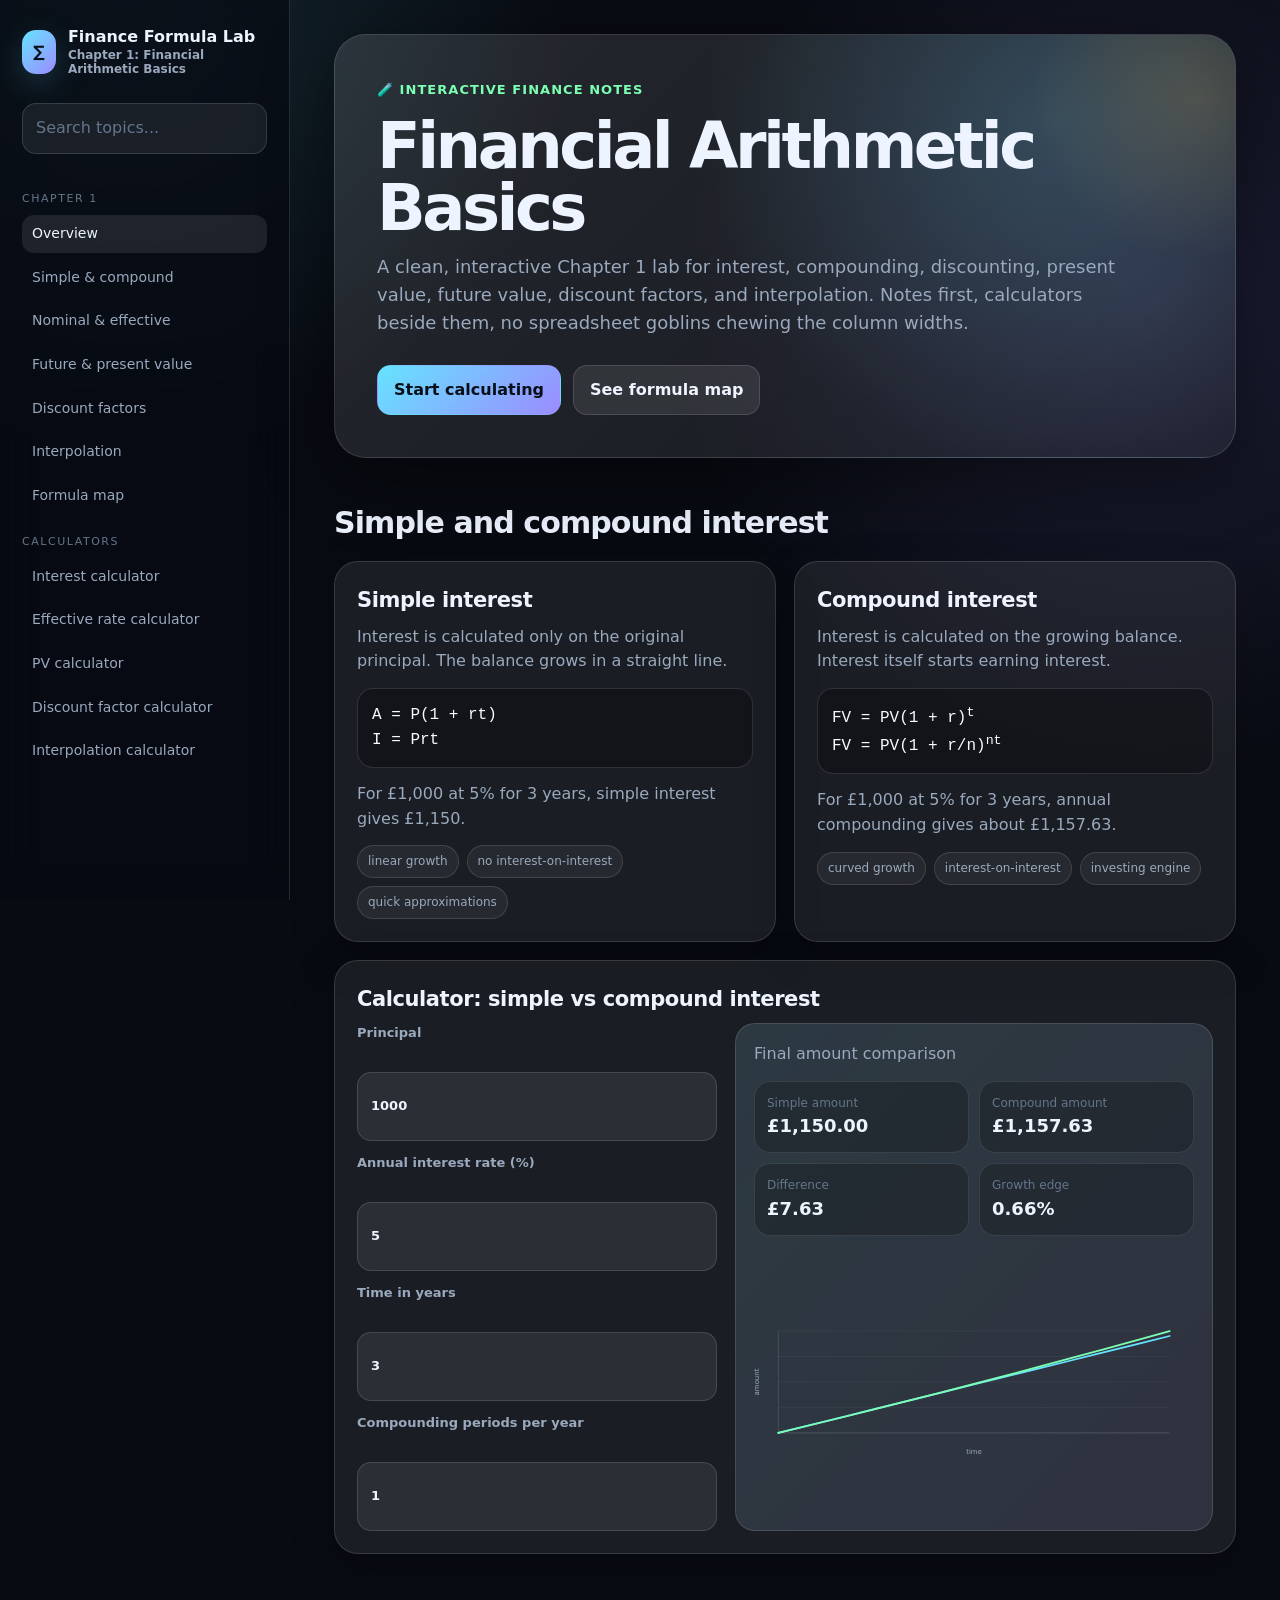
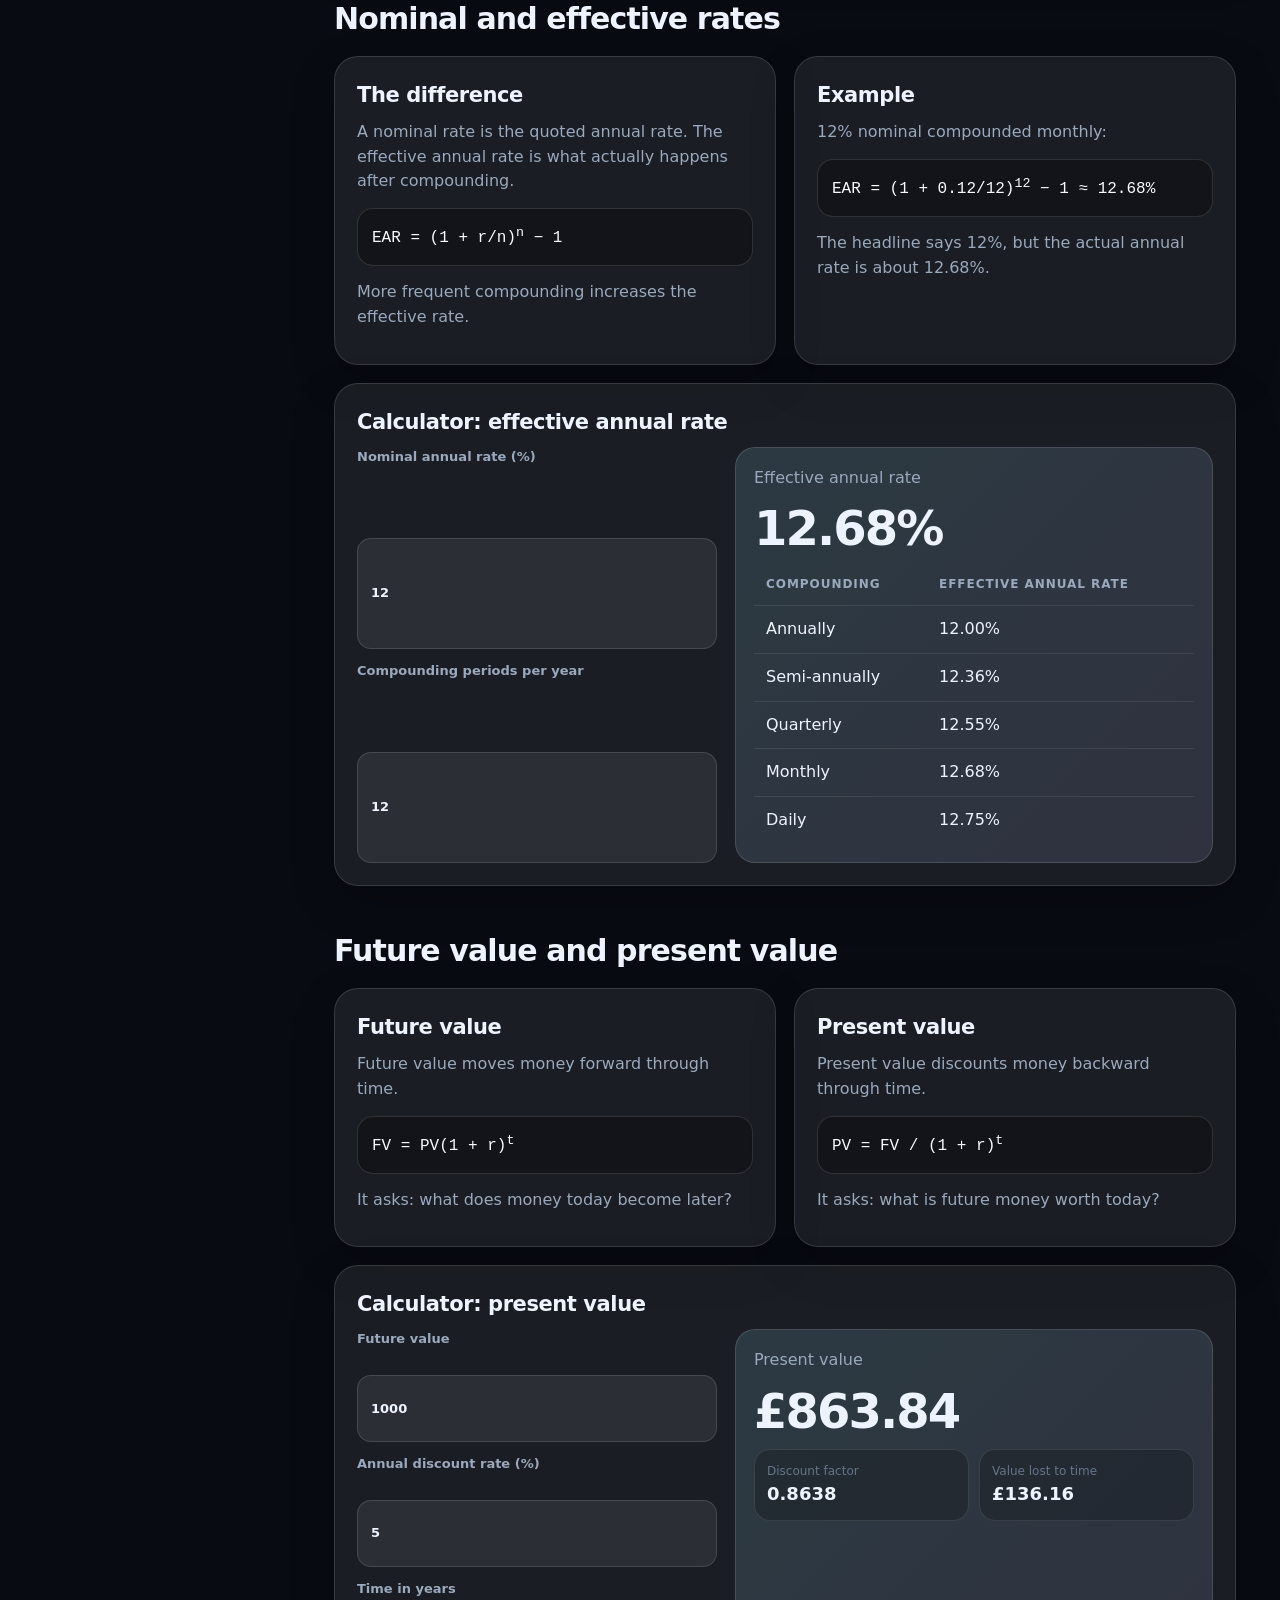
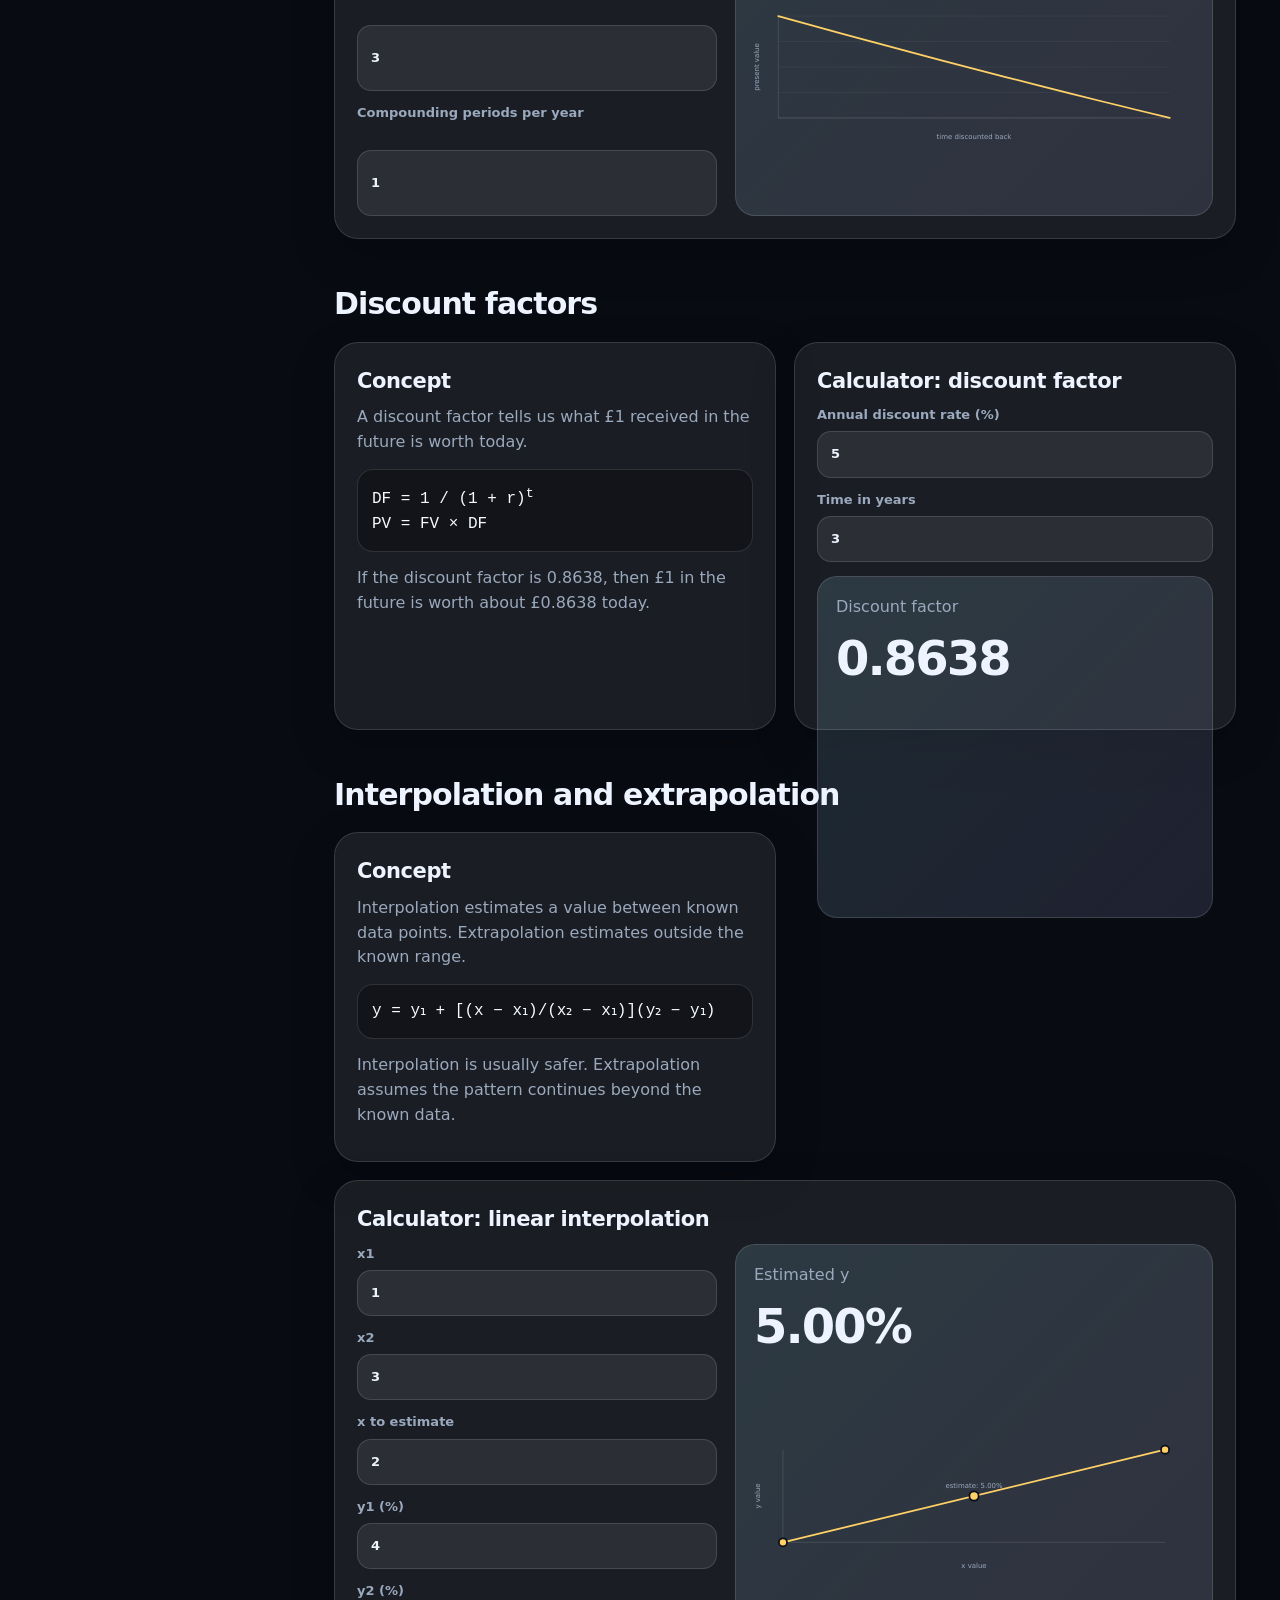
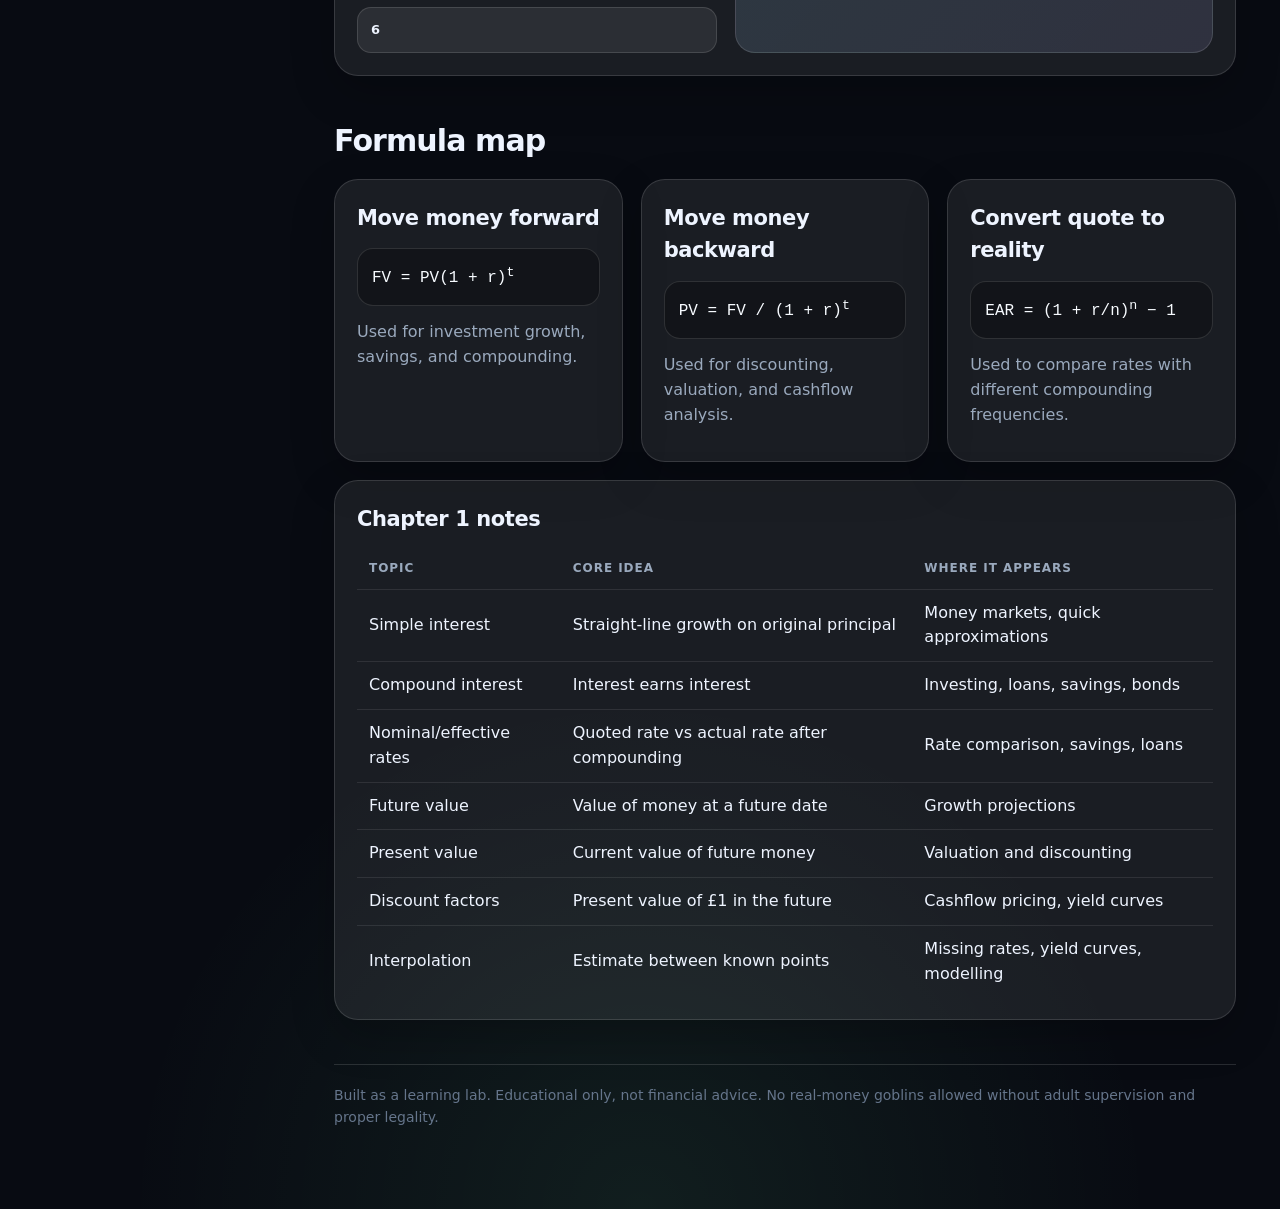
==== chapter1.html @ 5807c6c4 "Create chapter1.html" ====
<!doctype html>
<html lang="en">
<head>
  <meta charset="utf-8" />
  <meta name="viewport" content="width=device-width, initial-scale=1" />
  <title>Finance Formula Lab | Chapter 1</title>
  <meta name="description" content="Interactive Chapter 1 finance arithmetic notes and calculators." />

  <style>
    :root {
      --bg: #080b12;
      --panel: rgba(255,255,255,0.075);
      --panel-2: rgba(255,255,255,0.11);
      --panel-3: rgba(255,255,255,0.16);
      --text: #eef4ff;
      --muted: #9aa9bd;
      --faint: #65758b;
      --line: rgba(255,255,255,0.13);
      --blue: #66e3ff;
      --violet: #9b8cff;
      --green: #7CFFB2;
      --gold: #ffd166;
      --red: #ff6b7a;
      --shadow: 0 20px 70px rgba(0,0,0,0.45);
      --radius: 24px;
      --mono: ui-monospace, SFMono-Regular, Menlo, Monaco, Consolas, "Liberation Mono", monospace;
      --sans: Inter, ui-sans-serif, system-ui, -apple-system, BlinkMacSystemFont, "Segoe UI", sans-serif;
    }

    * { box-sizing: border-box; }
    html { scroll-behavior: smooth; }
    body {
      margin: 0;
      font-family: var(--sans);
      background:
        radial-gradient(circle at 10% 0%, rgba(102, 227, 255, 0.13), transparent 28rem),
        radial-gradient(circle at 90% 5%, rgba(155, 140, 255, 0.14), transparent 30rem),
        radial-gradient(circle at 50% 100%, rgba(124, 255, 178, 0.08), transparent 32rem),
        var(--bg);
      color: var(--text);
      line-height: 1.55;
    }

    a { color: inherit; text-decoration: none; }
    .shell { min-height: 100vh; display: grid; grid-template-columns: 290px 1fr; }
    .sidebar {
      position: sticky;
      top: 0;
      height: 100vh;
      padding: 28px 22px;
      border-right: 1px solid var(--line);
      background: rgba(8, 11, 18, 0.72);
      backdrop-filter: blur(22px);
      overflow-y: auto;
    }

    .brand {
      display: flex;
      align-items: center;
      gap: 12px;
      margin-bottom: 26px;
    }
    .logo {
      width: 44px;
      height: 44px;
      display: grid;
      place-items: center;
      border-radius: 14px;
      background: linear-gradient(135deg, var(--blue), var(--violet));
      color: #071018;
      font-weight: 900;
      box-shadow: 0 10px 30px rgba(102,227,255,0.18);
    }
    .brand h1 { font-size: 16px; line-height: 1.15; margin: 0; }
    .brand span { display: block; color: var(--muted); font-size: 12px; margin-top: 3px; }

    .search {
      width: 100%;
      padding: 12px 13px;
      border-radius: 14px;
      border: 1px solid var(--line);
      background: rgba(255,255,255,0.07);
      color: var(--text);
      outline: none;
      margin-bottom: 18px;
    }
    .search::placeholder { color: var(--faint); }

    .nav-title {
      font-size: 11px;
      color: var(--faint);
      text-transform: uppercase;
      letter-spacing: .14em;
      margin: 18px 0 8px;
    }
    .nav {
      display: grid;
      gap: 6px;
    }
    .nav a {
      color: var(--muted);
      padding: 8px 10px;
      border-radius: 12px;
      font-size: 14px;
    }
    .nav a:hover,
    .nav a.active {
      background: rgba(255,255,255,0.09);
      color: var(--text);
    }

    main {
      padding: 34px 44px 80px;
      max-width: 1240px;
      width: 100%;
      margin: 0 auto;
    }

    .hero {
      padding: 42px;
      border: 1px solid var(--line);
      background:
        linear-gradient(135deg, rgba(255,255,255,0.12), rgba(255,255,255,0.055)),
        radial-gradient(circle at 80% 20%, rgba(102,227,255,.18), transparent 22rem);
      border-radius: calc(var(--radius) + 8px);
      box-shadow: var(--shadow);
      position: relative;
      overflow: hidden;
    }
    .hero::after {
      content: "";
      position: absolute;
      width: 340px;
      height: 340px;
      border-radius: 999px;
      background: radial-gradient(circle, rgba(255,209,102,.16), transparent 68%);
      right: -130px;
      top: -110px;
      pointer-events: none;
    }
    .eyebrow {
      display: inline-flex;
      gap: 8px;
      align-items: center;
      color: var(--green);
      font-size: 13px;
      font-weight: 700;
      letter-spacing: .08em;
      text-transform: uppercase;
      margin-bottom: 16px;
    }
    .hero h2 {
      font-size: clamp(34px, 5vw, 68px);
      margin: 0 0 14px;
      line-height: .96;
      letter-spacing: -0.055em;
    }
    .hero p {
      max-width: 760px;
      color: var(--muted);
      font-size: 18px;
      margin: 0;
    }
    .hero-actions {
      display: flex;
      gap: 12px;
      flex-wrap: wrap;
      margin-top: 28px;
    }
    .button {
      border: 1px solid var(--line);
      background: rgba(255,255,255,0.09);
      padding: 12px 16px;
      border-radius: 14px;
      color: var(--text);
      font-weight: 800;
      cursor: pointer;
      transition: transform .15s ease, background .15s ease;
    }
    .button:hover { transform: translateY(-1px); background: rgba(255,255,255,0.14); }
    .button.primary {
      background: linear-gradient(135deg, var(--blue), var(--violet));
      color: #071018;
      border-color: transparent;
    }

    .section {
      margin-top: 34px;
      padding-top: 8px;
    }
    .section h3 {
      font-size: 30px;
      margin: 0 0 14px;
      letter-spacing: -0.03em;
    }
    .grid {
      display: grid;
      grid-template-columns: repeat(12, 1fr);
      gap: 18px;
    }
    .card {
      grid-column: span 6;
      border: 1px solid var(--line);
      background: var(--panel);
      border-radius: var(--radius);
      padding: 22px;
      box-shadow: 0 16px 44px rgba(0,0,0,0.22);
    }
    .card.full { grid-column: 1 / -1; }
    .card.third { grid-column: span 4; }
    .card h4 {
      font-size: 21px;
      margin: 0 0 8px;
      letter-spacing: -0.02em;
    }
    .card p { color: var(--muted); margin: 0 0 12px; }
    .formula {
      font-family: var(--mono);
      background: rgba(0,0,0,0.28);
      border: 1px solid rgba(255,255,255,0.12);
      border-radius: 16px;
      padding: 14px;
      color: #f7fbff;
      overflow-x: auto;
      margin: 14px 0;
    }
    .pill-row { display: flex; flex-wrap: wrap; gap: 8px; margin-top: 14px; }
    .pill {
      font-size: 12px;
      color: var(--muted);
      border: 1px solid var(--line);
      background: rgba(255,255,255,0.055);
      padding: 6px 10px;
      border-radius: 999px;
    }

    .calc {
      display: grid;
      grid-template-columns: minmax(260px, 360px) 1fr;
      gap: 18px;
      align-items: stretch;
    }
    .inputs {
      display: grid;
      gap: 12px;
    }
    label {
      display: grid;
      gap: 6px;
      color: var(--muted);
      font-size: 13px;
      font-weight: 700;
    }
    input {
      width: 100%;
      padding: 12px 13px;
      border-radius: 14px;
      border: 1px solid var(--line);
      background: rgba(255,255,255,0.08);
      color: var(--text);
      outline: none;
      font: inherit;
    }
    input:focus { border-color: rgba(102,227,255,0.55); box-shadow: 0 0 0 4px rgba(102,227,255,0.08); }
    .result-panel {
      border: 1px solid var(--line);
      background:
        linear-gradient(135deg, rgba(102,227,255,0.09), rgba(155,140,255,0.08)),
        rgba(255,255,255,0.055);
      border-radius: 20px;
      padding: 18px;
      min-height: 100%;
    }
    .big-number {
      font-size: clamp(28px, 4vw, 48px);
      line-height: 1;
      letter-spacing: -0.04em;
      margin: 8px 0 6px;
      font-weight: 900;
    }
    .sub-number { color: var(--muted); margin-bottom: 14px; }
    .mini-grid {
      display: grid;
      grid-template-columns: repeat(2, minmax(0,1fr));
      gap: 10px;
      margin-top: 14px;
    }
    .metric {
      padding: 12px;
      border-radius: 16px;
      background: rgba(0,0,0,0.22);
      border: 1px solid rgba(255,255,255,0.1);
    }
    .metric span { display: block; color: var(--faint); font-size: 12px; }
    .metric strong { font-size: 18px; }

    svg.chart {
      width: 100%;
      height: 260px;
      display: block;
      overflow: visible;
      margin-top: 16px;
    }
    .axis { stroke: rgba(255,255,255,0.20); stroke-width: 1; }
    .gridline { stroke: rgba(255,255,255,0.08); stroke-width: 1; }
    .line-blue { fill: none; stroke: var(--blue); stroke-width: 3; stroke-linecap: round; stroke-linejoin: round; }
    .line-green { fill: none; stroke: var(--green); stroke-width: 3; stroke-linecap: round; stroke-linejoin: round; }
    .line-gold { fill: none; stroke: var(--gold); stroke-width: 3; stroke-linecap: round; stroke-linejoin: round; }
    .dot { fill: var(--gold); stroke: #0b0f17; stroke-width: 3; }
    .chart-label { fill: var(--muted); font: 12px var(--sans); }

    table {
      width: 100%;
      border-collapse: collapse;
      margin-top: 12px;
      overflow: hidden;
      border-radius: 16px;
    }
    th, td {
      padding: 11px 12px;
      border-bottom: 1px solid rgba(255,255,255,0.09);
      text-align: left;
    }
    th { color: var(--muted); font-size: 12px; text-transform: uppercase; letter-spacing: .08em; }
    td { color: var(--text); }
    tr:last-child td { border-bottom: 0; }

    .note {
      border-left: 4px solid var(--blue);
      padding: 12px 14px;
      background: rgba(102,227,255,0.07);
      border-radius: 0 16px 16px 0;
      color: var(--muted);
    }

    .footer {
      margin-top: 44px;
      color: var(--faint);
      border-top: 1px solid var(--line);
      padding-top: 20px;
      font-size: 14px;
    }

    @media (max-width: 980px) {
      .shell { grid-template-columns: 1fr; }
      .sidebar { position: relative; height: auto; }
      main { padding: 22px; }
      .card, .card.third { grid-column: 1 / -1; }
      .calc { grid-template-columns: 1fr; }
    }
  </style>
</head>

<body>
  <div class="shell">
    <aside class="sidebar">
      <div class="brand">
        <div class="logo">∑</div>
        <h1>Finance Formula Lab <span>Chapter 1: Financial Arithmetic Basics</span></h1>
      </div>

      <input class="search" id="searchBox" placeholder="Search topics..." />

      <div class="nav-title">Chapter 1</div>
      <nav class="nav" id="nav">
        <a href="#overview">Overview</a>
        <a href="#simple-compound">Simple & compound</a>
        <a href="#nominal-effective">Nominal & effective</a>
        <a href="#fv-pv">Future & present value</a>
        <a href="#discount-factors">Discount factors</a>
        <a href="#interpolation">Interpolation</a>
        <a href="#glossary">Formula map</a>
      </nav>

      <div class="nav-title">Calculators</div>
      <nav class="nav">
        <a href="#calc-simple-compound">Interest calculator</a>
        <a href="#calc-effective">Effective rate calculator</a>
        <a href="#calc-pv">PV calculator</a>
        <a href="#calc-discount">Discount factor calculator</a>
        <a href="#calc-interpolation">Interpolation calculator</a>
      </nav>
    </aside>

    <main>
      <section class="hero" id="overview">
        <div class="eyebrow">🧪 Interactive finance notes</div>
        <h2>Financial Arithmetic Basics</h2>
        <p>
          A clean, interactive Chapter 1 lab for interest, compounding, discounting,
          present value, future value, discount factors, and interpolation. Notes first,
          calculators beside them, no spreadsheet goblins chewing the column widths.
        </p>
        <div class="hero-actions">
          <a class="button primary" href="#calc-simple-compound">Start calculating</a>
          <a class="button" href="#glossary">See formula map</a>
        </div>
      </section>

      <section class="section" id="simple-compound" data-topic="simple compound interest">
        <h3>Simple and compound interest</h3>
        <div class="grid">
          <article class="card">
            <h4>Simple interest</h4>
            <p>Interest is calculated only on the original principal. The balance grows in a straight line.</p>
            <div class="formula">A = P(1 + rt)<br>I = Prt</div>
            <p>For £1,000 at 5% for 3 years, simple interest gives £1,150.</p>
            <div class="pill-row">
              <span class="pill">linear growth</span>
              <span class="pill">no interest-on-interest</span>
              <span class="pill">quick approximations</span>
            </div>
          </article>

          <article class="card">
            <h4>Compound interest</h4>
            <p>Interest is calculated on the growing balance. Interest itself starts earning interest.</p>
            <div class="formula">FV = PV(1 + r)<sup>t</sup><br>FV = PV(1 + r/n)<sup>nt</sup></div>
            <p>For £1,000 at 5% for 3 years, annual compounding gives about £1,157.63.</p>
            <div class="pill-row">
              <span class="pill">curved growth</span>
              <span class="pill">interest-on-interest</span>
              <span class="pill">investing engine</span>
            </div>
          </article>

          <article class="card full" id="calc-simple-compound">
            <h4>Calculator: simple vs compound interest</h4>
            <div class="calc">
              <div class="inputs">
                <label>Principal
                  <input id="sc-principal" type="number" value="1000" step="50">
                </label>
                <label>Annual interest rate (%)
                  <input id="sc-rate" type="number" value="5" step="0.1">
                </label>
                <label>Time in years
                  <input id="sc-years" type="number" value="3" step="0.5">
                </label>
                <label>Compounding periods per year
                  <input id="sc-compounds" type="number" value="1" min="1" step="1">
                </label>
              </div>
              <div class="result-panel">
                <div class="sub-number">Final amount comparison</div>
                <div class="mini-grid">
                  <div class="metric"><span>Simple amount</span><strong id="sc-simple">£0.00</strong></div>
                  <div class="metric"><span>Compound amount</span><strong id="sc-compound">£0.00</strong></div>
                  <div class="metric"><span>Difference</span><strong id="sc-diff">£0.00</strong></div>
                  <div class="metric"><span>Growth edge</span><strong id="sc-edge">0.00%</strong></div>
                </div>
                <svg class="chart" id="sc-chart" viewBox="0 0 760 260" role="img" aria-label="Interest growth chart"></svg>
              </div>
            </div>
          </article>
        </div>
      </section>

      <section class="section" id="nominal-effective" data-topic="nominal effective rates">
        <h3>Nominal and effective rates</h3>
        <div class="grid">
          <article class="card">
            <h4>The difference</h4>
            <p>A nominal rate is the quoted annual rate. The effective annual rate is what actually happens after compounding.</p>
            <div class="formula">EAR = (1 + r/n)<sup>n</sup> − 1</div>
            <p>More frequent compounding increases the effective rate.</p>
          </article>

          <article class="card">
            <h4>Example</h4>
            <p>12% nominal compounded monthly:</p>
            <div class="formula">EAR = (1 + 0.12/12)<sup>12</sup> − 1 ≈ 12.68%</div>
            <p>The headline says 12%, but the actual annual rate is about 12.68%.</p>
          </article>

          <article class="card full" id="calc-effective">
            <h4>Calculator: effective annual rate</h4>
            <div class="calc">
              <div class="inputs">
                <label>Nominal annual rate (%)
                  <input id="er-rate" type="number" value="12" step="0.1">
                </label>
                <label>Compounding periods per year
                  <input id="er-n" type="number" value="12" min="1" step="1">
                </label>
              </div>
              <div class="result-panel">
                <div class="sub-number">Effective annual rate</div>
                <div class="big-number" id="er-output">0.00%</div>
                <table>
                  <thead><tr><th>Compounding</th><th>Effective annual rate</th></tr></thead>
                  <tbody id="er-table"></tbody>
                </table>
              </div>
            </div>
          </article>
        </div>
      </section>

      <section class="section" id="fv-pv" data-topic="future value present value time value of money">
        <h3>Future value and present value</h3>
        <div class="grid">
          <article class="card">
            <h4>Future value</h4>
            <p>Future value moves money forward through time.</p>
            <div class="formula">FV = PV(1 + r)<sup>t</sup></div>
            <p>It asks: what does money today become later?</p>
          </article>

          <article class="card">
            <h4>Present value</h4>
            <p>Present value discounts money backward through time.</p>
            <div class="formula">PV = FV / (1 + r)<sup>t</sup></div>
            <p>It asks: what is future money worth today?</p>
          </article>

          <article class="card full" id="calc-pv">
            <h4>Calculator: present value</h4>
            <div class="calc">
              <div class="inputs">
                <label>Future value
                  <input id="pv-fv" type="number" value="1000" step="50">
                </label>
                <label>Annual discount rate (%)
                  <input id="pv-rate" type="number" value="5" step="0.1">
                </label>
                <label>Time in years
                  <input id="pv-years" type="number" value="3" step="0.5">
                </label>
                <label>Compounding periods per year
                  <input id="pv-n" type="number" value="1" min="1" step="1">
                </label>
              </div>
              <div class="result-panel">
                <div class="sub-number">Present value</div>
                <div class="big-number" id="pv-output">£0.00</div>
                <div class="mini-grid">
                  <div class="metric"><span>Discount factor</span><strong id="pv-df">0.0000</strong></div>
                  <div class="metric"><span>Value lost to time</span><strong id="pv-loss">£0.00</strong></div>
                </div>
                <svg class="chart" id="pv-chart" viewBox="0 0 760 260" role="img" aria-label="Present value chart"></svg>
              </div>
            </div>
          </article>
        </div>
      </section>

      <section class="section" id="discount-factors" data-topic="discount factors">
        <h3>Discount factors</h3>
        <div class="grid">
          <article class="card">
            <h4>Concept</h4>
            <p>A discount factor tells us what £1 received in the future is worth today.</p>
            <div class="formula">DF = 1 / (1 + r)<sup>t</sup><br>PV = FV × DF</div>
            <p>If the discount factor is 0.8638, then £1 in the future is worth about £0.8638 today.</p>
          </article>

          <article class="card" id="calc-discount">
            <h4>Calculator: discount factor</h4>
            <div class="inputs">
              <label>Annual discount rate (%)
                <input id="df-rate" type="number" value="5" step="0.1">
              </label>
              <label>Time in years
                <input id="df-years" type="number" value="3" step="0.5">
              </label>
            </div>
            <div class="result-panel" style="margin-top:14px">
              <div class="sub-number">Discount factor</div>
              <div class="big-number" id="df-output">0.0000</div>
            </div>
          </article>
        </div>
      </section>

      <section class="section" id="interpolation" data-topic="interpolation extrapolation">
        <h3>Interpolation and extrapolation</h3>
        <div class="grid">
          <article class="card">
            <h4>Concept</h4>
            <p>Interpolation estimates a value between known data points. Extrapolation estimates outside the known range.</p>
            <div class="formula">y = y₁ + [(x − x₁)/(x₂ − x₁)](y₂ − y₁)</div>
            <p>Interpolation is usually safer. Extrapolation assumes the pattern continues beyond the known data.</p>
          </article>

          <article class="card full" id="calc-interpolation">
            <h4>Calculator: linear interpolation</h4>
            <div class="calc">
              <div class="inputs">
                <label>x1
                  <input id="ip-x1" type="number" value="1" step="0.1">
                </label>
                <label>x2
                  <input id="ip-x2" type="number" value="3" step="0.1">
                </label>
                <label>x to estimate
                  <input id="ip-x" type="number" value="2" step="0.1">
                </label>
                <label>y1 (%)
                  <input id="ip-y1" type="number" value="4" step="0.1">
                </label>
                <label>y2 (%)
                  <input id="ip-y2" type="number" value="6" step="0.1">
                </label>
              </div>
              <div class="result-panel">
                <div class="sub-number">Estimated y</div>
                <div class="big-number" id="ip-output">0.00%</div>
                <svg class="chart" id="ip-chart" viewBox="0 0 760 260" role="img" aria-label="Interpolation chart"></svg>
              </div>
            </div>
          </article>
        </div>
      </section>

      <section class="section" id="glossary" data-topic="formula map variables chapter">
        <h3>Formula map</h3>
        <div class="grid">
          <article class="card third">
            <h4>Move money forward</h4>
            <div class="formula">FV = PV(1 + r)<sup>t</sup></div>
            <p>Used for investment growth, savings, and compounding.</p>
          </article>
          <article class="card third">
            <h4>Move money backward</h4>
            <div class="formula">PV = FV / (1 + r)<sup>t</sup></div>
            <p>Used for discounting, valuation, and cashflow analysis.</p>
          </article>
          <article class="card third">
            <h4>Convert quote to reality</h4>
            <div class="formula">EAR = (1 + r/n)<sup>n</sup> − 1</div>
            <p>Used to compare rates with different compounding frequencies.</p>
          </article>

          <article class="card full">
            <h4>Chapter 1 notes</h4>
            <table>
              <thead><tr><th>Topic</th><th>Core idea</th><th>Where it appears</th></tr></thead>
              <tbody>
                <tr><td>Simple interest</td><td>Straight-line growth on original principal</td><td>Money markets, quick approximations</td></tr>
                <tr><td>Compound interest</td><td>Interest earns interest</td><td>Investing, loans, savings, bonds</td></tr>
                <tr><td>Nominal/effective rates</td><td>Quoted rate vs actual rate after compounding</td><td>Rate comparison, savings, loans</td></tr>
                <tr><td>Future value</td><td>Value of money at a future date</td><td>Growth projections</td></tr>
                <tr><td>Present value</td><td>Current value of future money</td><td>Valuation and discounting</td></tr>
                <tr><td>Discount factors</td><td>Present value of £1 in the future</td><td>Cashflow pricing, yield curves</td></tr>
                <tr><td>Interpolation</td><td>Estimate between known points</td><td>Missing rates, yield curves, modelling</td></tr>
              </tbody>
            </table>
          </article>
        </div>
      </section>

      <div class="footer">
        Built as a learning lab. Educational only, not financial advice. No real-money goblins allowed without adult supervision and proper legality.
      </div>
    </main>
  </div>

  <script>
    const money = new Intl.NumberFormat("en-GB", { style: "currency", currency: "GBP" });
    const pct = (x, dp = 2) => `${(x * 100).toFixed(dp)}%`;
    const num = (id) => Number(document.getElementById(id).value || 0);

    function pointsToPath(points, w=700, h=200, pad=30) {
      const xs = points.map(p => p.x), ys = points.map(p => p.y);
      const minX = Math.min(...xs), maxX = Math.max(...xs);
      const minY = Math.min(...ys), maxY = Math.max(...ys);
      const spanX = maxX - minX || 1;
      const spanY = maxY - minY || 1;
      return points.map((p, i) => {
        const x = pad + ((p.x - minX) / spanX) * (w - pad * 2);
        const y = pad + (1 - ((p.y - minY) / spanY)) * (h - pad * 2);
        return `${i === 0 ? "M" : "L"} ${x.toFixed(2)} ${y.toFixed(2)}`;
      }).join(" ");
    }

    function drawLineChart(svgId, series, labels = {}) {
      const svg = document.getElementById(svgId);
      const w = 760, h = 260, pad = 42;
      const all = series.flatMap(s => s.points);
      const xs = all.map(p => p.x), ys = all.map(p => p.y);
      const minX = Math.min(...xs), maxX = Math.max(...xs);
      const minY = Math.min(...ys), maxY = Math.max(...ys);
      const safeSpanY = (maxY - minY) || 1;

      function sx(x) { return pad + ((x - minX) / ((maxX - minX) || 1)) * (w - pad * 2); }
      function sy(y) { return pad + (1 - ((y - minY) / safeSpanY)) * (h - pad * 2); }

      let html = "";
      for (let i = 0; i <= 4; i++) {
        const y = pad + i * ((h - pad * 2) / 4);
        html += `<line class="gridline" x1="${pad}" y1="${y}" x2="${w-pad}" y2="${y}"></line>`;
      }
      html += `<line class="axis" x1="${pad}" y1="${h-pad}" x2="${w-pad}" y2="${h-pad}"></line>`;
      html += `<line class="axis" x1="${pad}" y1="${pad}" x2="${pad}" y2="${h-pad}"></line>`;

      for (const s of series) {
        const d = s.points.map((p, i) => `${i ? "L" : "M"} ${sx(p.x).toFixed(2)} ${sy(p.y).toFixed(2)}`).join(" ");
        html += `<path class="${s.className}" d="${d}"></path>`;
      }

      if (labels.x) html += `<text class="chart-label" x="${w/2}" y="${h-6}" text-anchor="middle">${labels.x}</text>`;
      if (labels.y) html += `<text class="chart-label" x="8" y="${h/2}" transform="rotate(-90 8 ${h/2})" text-anchor="middle">${labels.y}</text>`;

      svg.innerHTML = html;
    }

    function drawInterpolationChart() {
      const x1 = num("ip-x1"), x2 = num("ip-x2"), x = num("ip-x");
      const y1 = num("ip-y1"), y2 = num("ip-y2");
      const y = y1 + ((x - x1) / (x2 - x1 || 1)) * (y2 - y1);
      document.getElementById("ip-output").textContent = `${y.toFixed(2)}%`;

      const svg = document.getElementById("ip-chart");
      const w = 760, h = 260, pad = 50;
      const minX = Math.min(x1, x2, x), maxX = Math.max(x1, x2, x);
      const minY = Math.min(y1, y2, y), maxY = Math.max(y1, y2, y);
      const sx = val => pad + ((val - minX) / ((maxX - minX) || 1)) * (w - pad*2);
      const sy = val => pad + (1 - ((val - minY) / ((maxY - minY) || 1))) * (h - pad*2);

      svg.innerHTML = `
        <line class="axis" x1="${pad}" y1="${h-pad}" x2="${w-pad}" y2="${h-pad}"></line>
        <line class="axis" x1="${pad}" y1="${pad}" x2="${pad}" y2="${h-pad}"></line>
        <path class="line-gold" d="M ${sx(x1)} ${sy(y1)} L ${sx(x2)} ${sy(y2)}"></path>
        <circle class="dot" cx="${sx(x1)}" cy="${sy(y1)}" r="7"></circle>
        <circle class="dot" cx="${sx(x2)}" cy="${sy(y2)}" r="7"></circle>
        <circle class="dot" cx="${sx(x)}" cy="${sy(y)}" r="8"></circle>
        <text class="chart-label" x="${sx(x)}" y="${sy(y)-14}" text-anchor="middle">estimate: ${y.toFixed(2)}%</text>
        <text class="chart-label" x="${w/2}" y="${h-6}" text-anchor="middle">x value</text>
        <text class="chart-label" x="10" y="${h/2}" transform="rotate(-90 10 ${h/2})" text-anchor="middle">y value</text>
      `;
    }

    function updateSimpleCompound() {
      const P = num("sc-principal");
      const r = num("sc-rate") / 100;
      const t = num("sc-years");
      const n = Math.max(num("sc-compounds"), 1);

      const simple = P * (1 + r * t);
      const compound = P * Math.pow(1 + r / n, n * t);
      const diff = compound - simple;

      document.getElementById("sc-simple").textContent = money.format(simple);
      document.getElementById("sc-compound").textContent = money.format(compound);
      document.getElementById("sc-diff").textContent = money.format(diff);
      document.getElementById("sc-edge").textContent = pct(diff / simple);

      const steps = Math.max(2, Math.ceil(t * 4));
      const simplePts = [], compPts = [];
      for (let i = 0; i <= steps; i++) {
        const year = (t / steps) * i;
        simplePts.push({ x: year, y: P * (1 + r * year) });
        compPts.push({ x: year, y: P * Math.pow(1 + r / n, n * year) });
      }
      drawLineChart("sc-chart", [
        { points: simplePts, className: "line-blue" },
        { points: compPts, className: "line-green" }
      ], { x: "time", y: "amount" });
    }

    function updateEffectiveRate() {
      const r = num("er-rate") / 100;
      const n = Math.max(num("er-n"), 1);
      const ear = Math.pow(1 + r/n, n) - 1;
      document.getElementById("er-output").textContent = pct(ear);

      const options = [
        ["Annually", 1],
        ["Semi-annually", 2],
        ["Quarterly", 4],
        ["Monthly", 12],
        ["Daily", 365]
      ];
      document.getElementById("er-table").innerHTML = options.map(([name, periods]) => {
        const value = Math.pow(1 + r/periods, periods) - 1;
        return `<tr><td>${name}</td><td>${pct(value)}</td></tr>`;
      }).join("");
    }

    function updatePV() {
      const FV = num("pv-fv");
      const r = num("pv-rate") / 100;
      const t = num("pv-years");
      const n = Math.max(num("pv-n"), 1);
      const df = 1 / Math.pow(1 + r/n, n*t);
      const pv = FV * df;
      document.getElementById("pv-output").textContent = money.format(pv);
      document.getElementById("pv-df").textContent = df.toFixed(4);
      document.getElementById("pv-loss").textContent = money.format(FV - pv);

      const steps = Math.max(2, Math.ceil(t * 4));
      const pts = [];
      for (let i = 0; i <= steps; i++) {
        const year = (t / steps) * i;
        const value = FV / Math.pow(1 + r/n, n*year);
        pts.push({ x: year, y: value });
      }
      drawLineChart("pv-chart", [{ points: pts, className: "line-gold" }], { x: "time discounted back", y: "present value" });
    }

    function updateDF() {
      const r = num("df-rate") / 100;
      const t = num("df-years");
      const df = 1 / Math.pow(1 + r, t);
      document.getElementById("df-output").textContent = df.toFixed(4);
    }

    function updateAll() {
      updateSimpleCompound();
      updateEffectiveRate();
      updatePV();
      updateDF();
      drawInterpolationChart();
    }

    document.querySelectorAll("input").forEach(input => input.addEventListener("input", updateAll));
    updateAll();

    const navLinks = [...document.querySelectorAll(".nav a")];
    const sectionIds = navLinks.map(a => a.getAttribute("href")).filter(h => h.startsWith("#"));
    const observer = new IntersectionObserver((entries) => {
      entries.forEach(entry => {
        if (entry.isIntersecting) {
          navLinks.forEach(a => a.classList.toggle("active", a.getAttribute("href") === `#${entry.target.id}`));
        }
      });
    }, { rootMargin: "-30% 0px -55% 0px" });

    sectionIds.forEach(id => {
      const el = document.querySelector(id);
      if (el) observer.observe(el);
    });

    document.getElementById("searchBox").addEventListener("input", (e) => {
      const q = e.target.value.trim().toLowerCase();
      document.querySelectorAll("[data-topic]").forEach(section => {
        const text = (section.dataset.topic + " " + section.innerText).toLowerCase();
        section.style.display = !q || text.includes(q) ? "" : "none";
      });
    });
  </script>
</body>
</html>
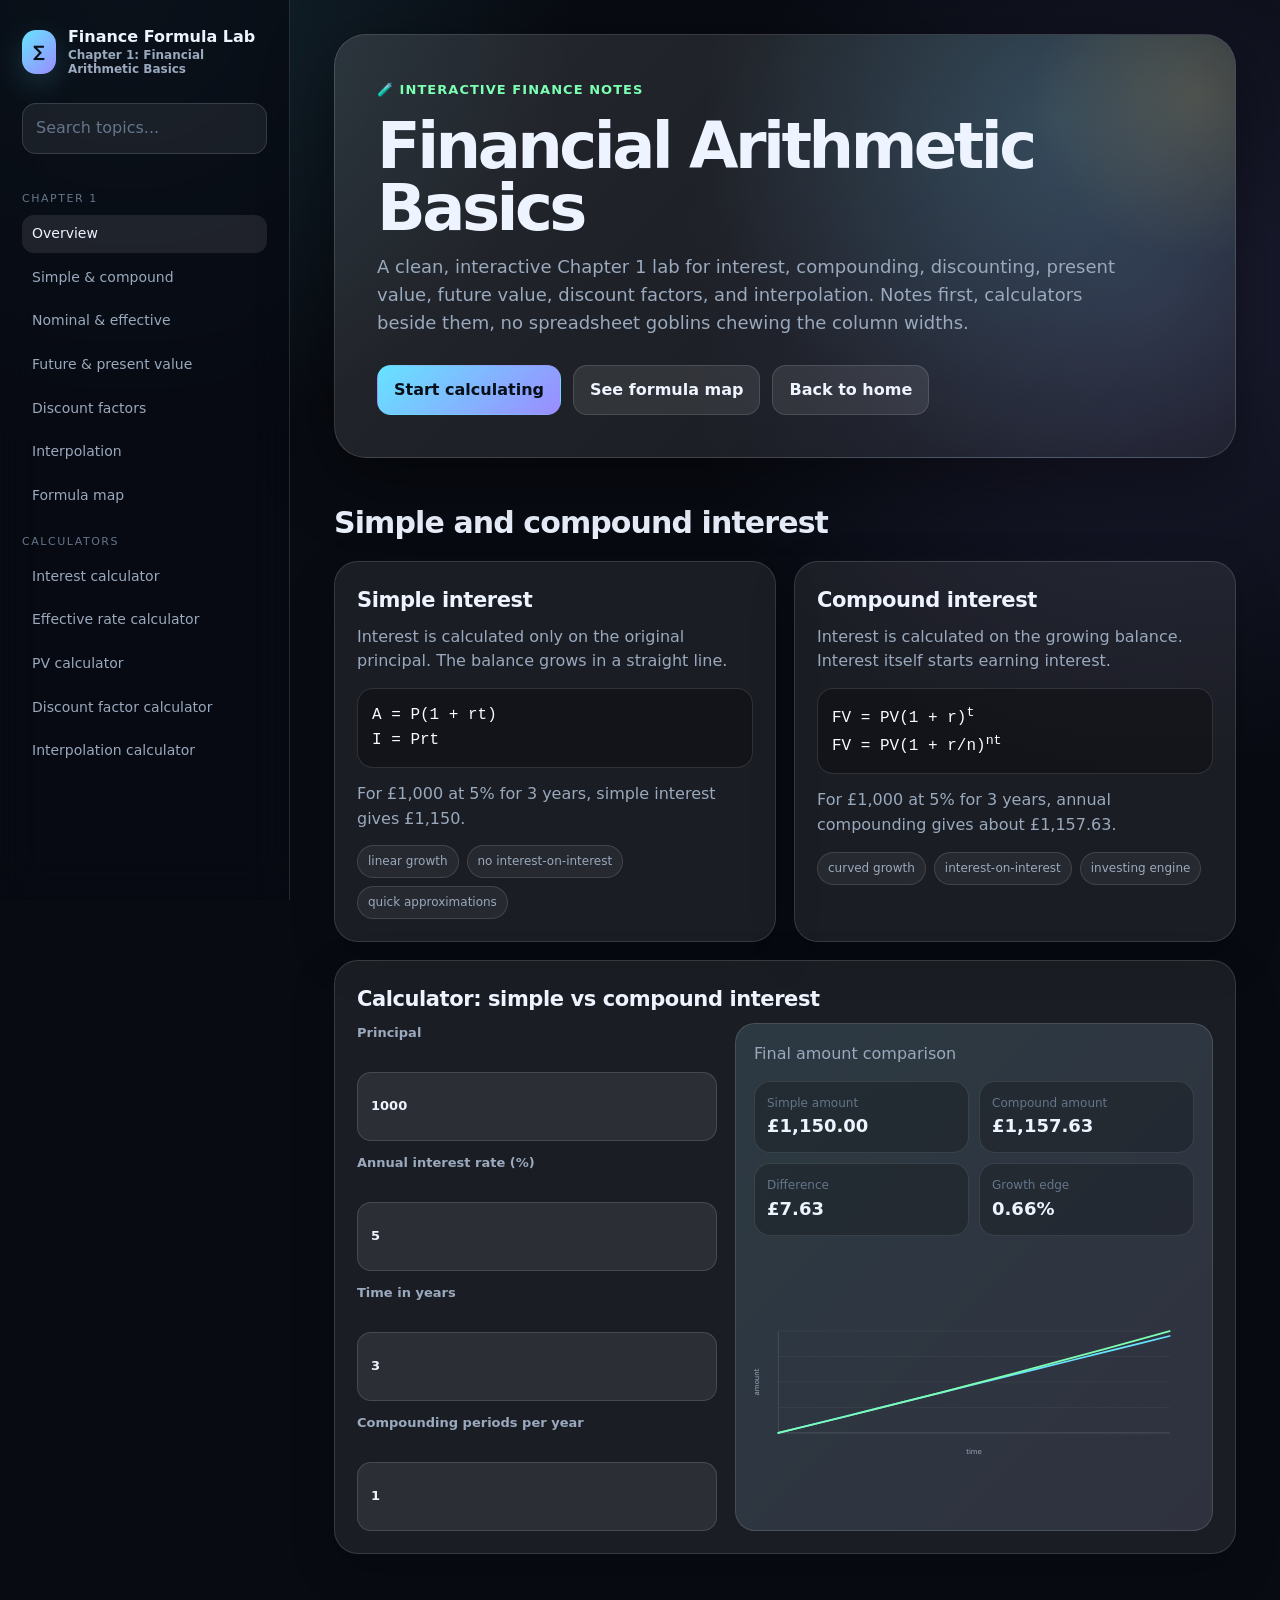
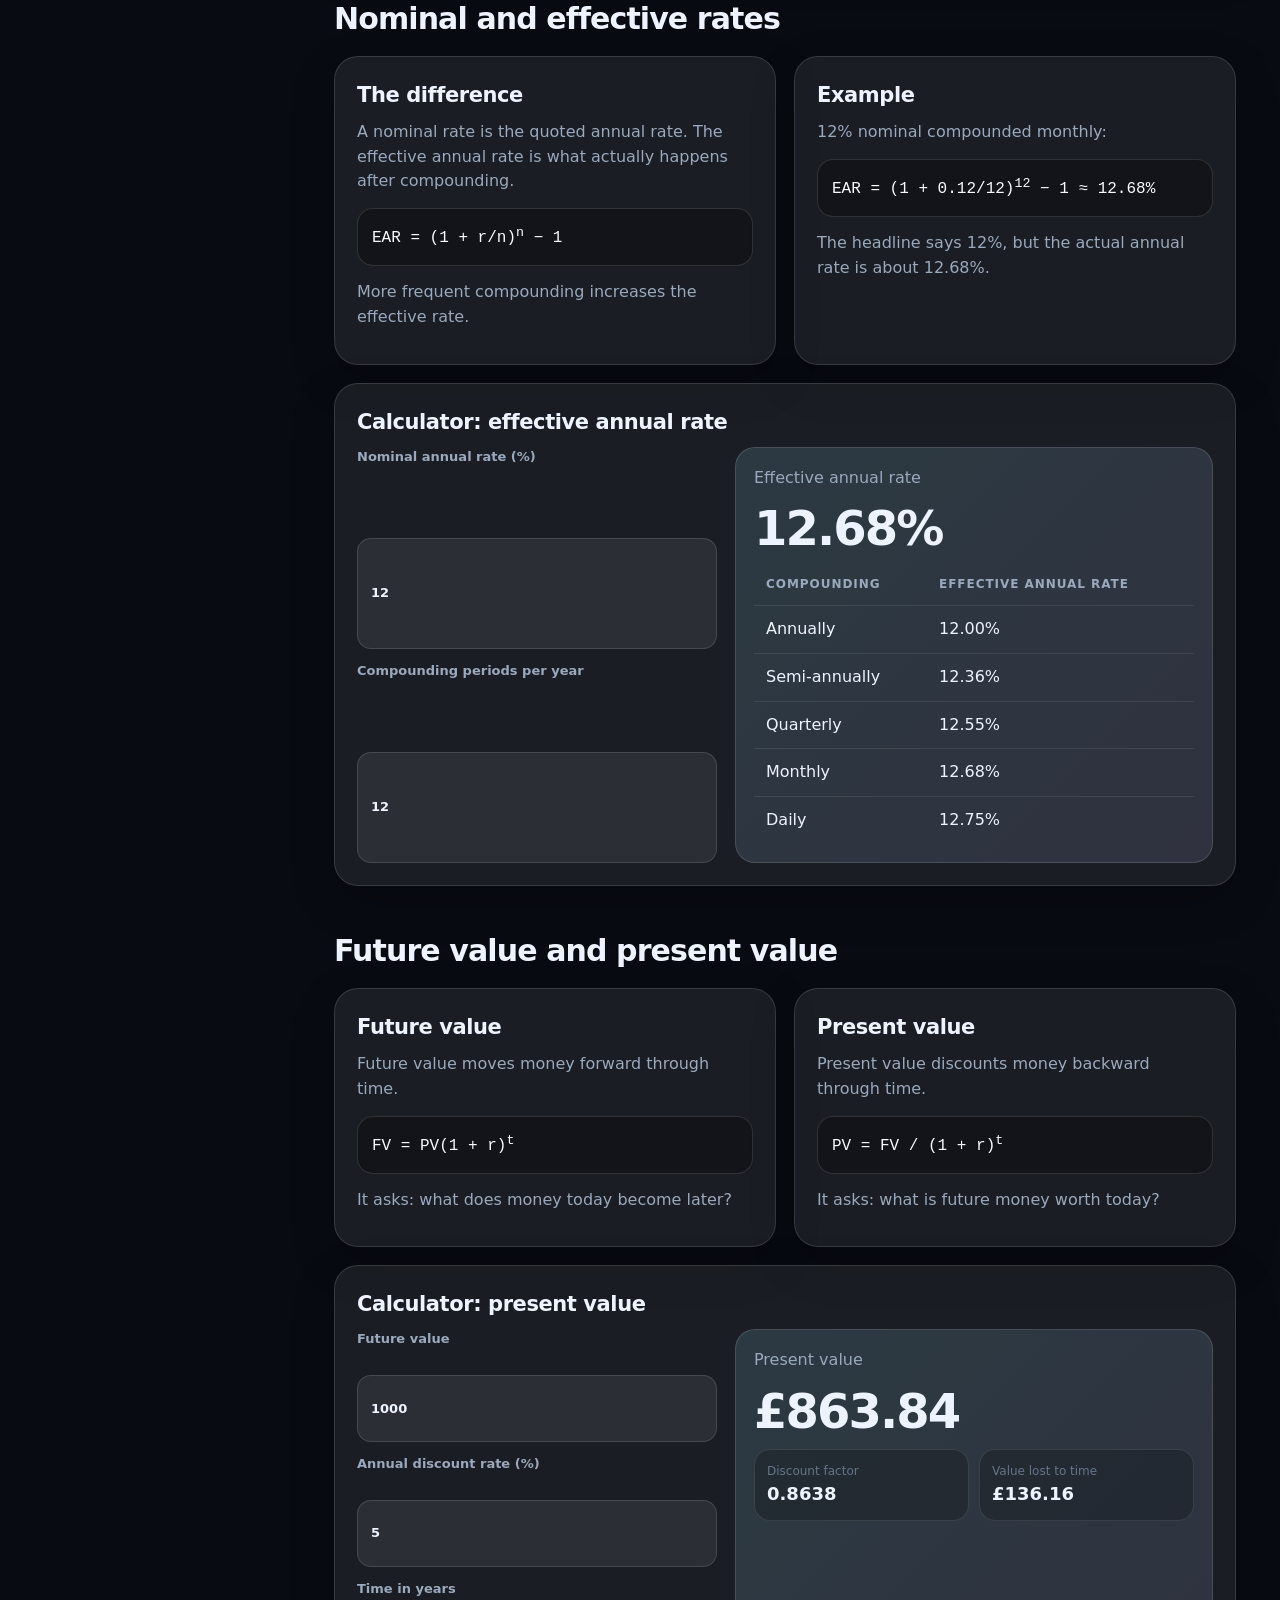
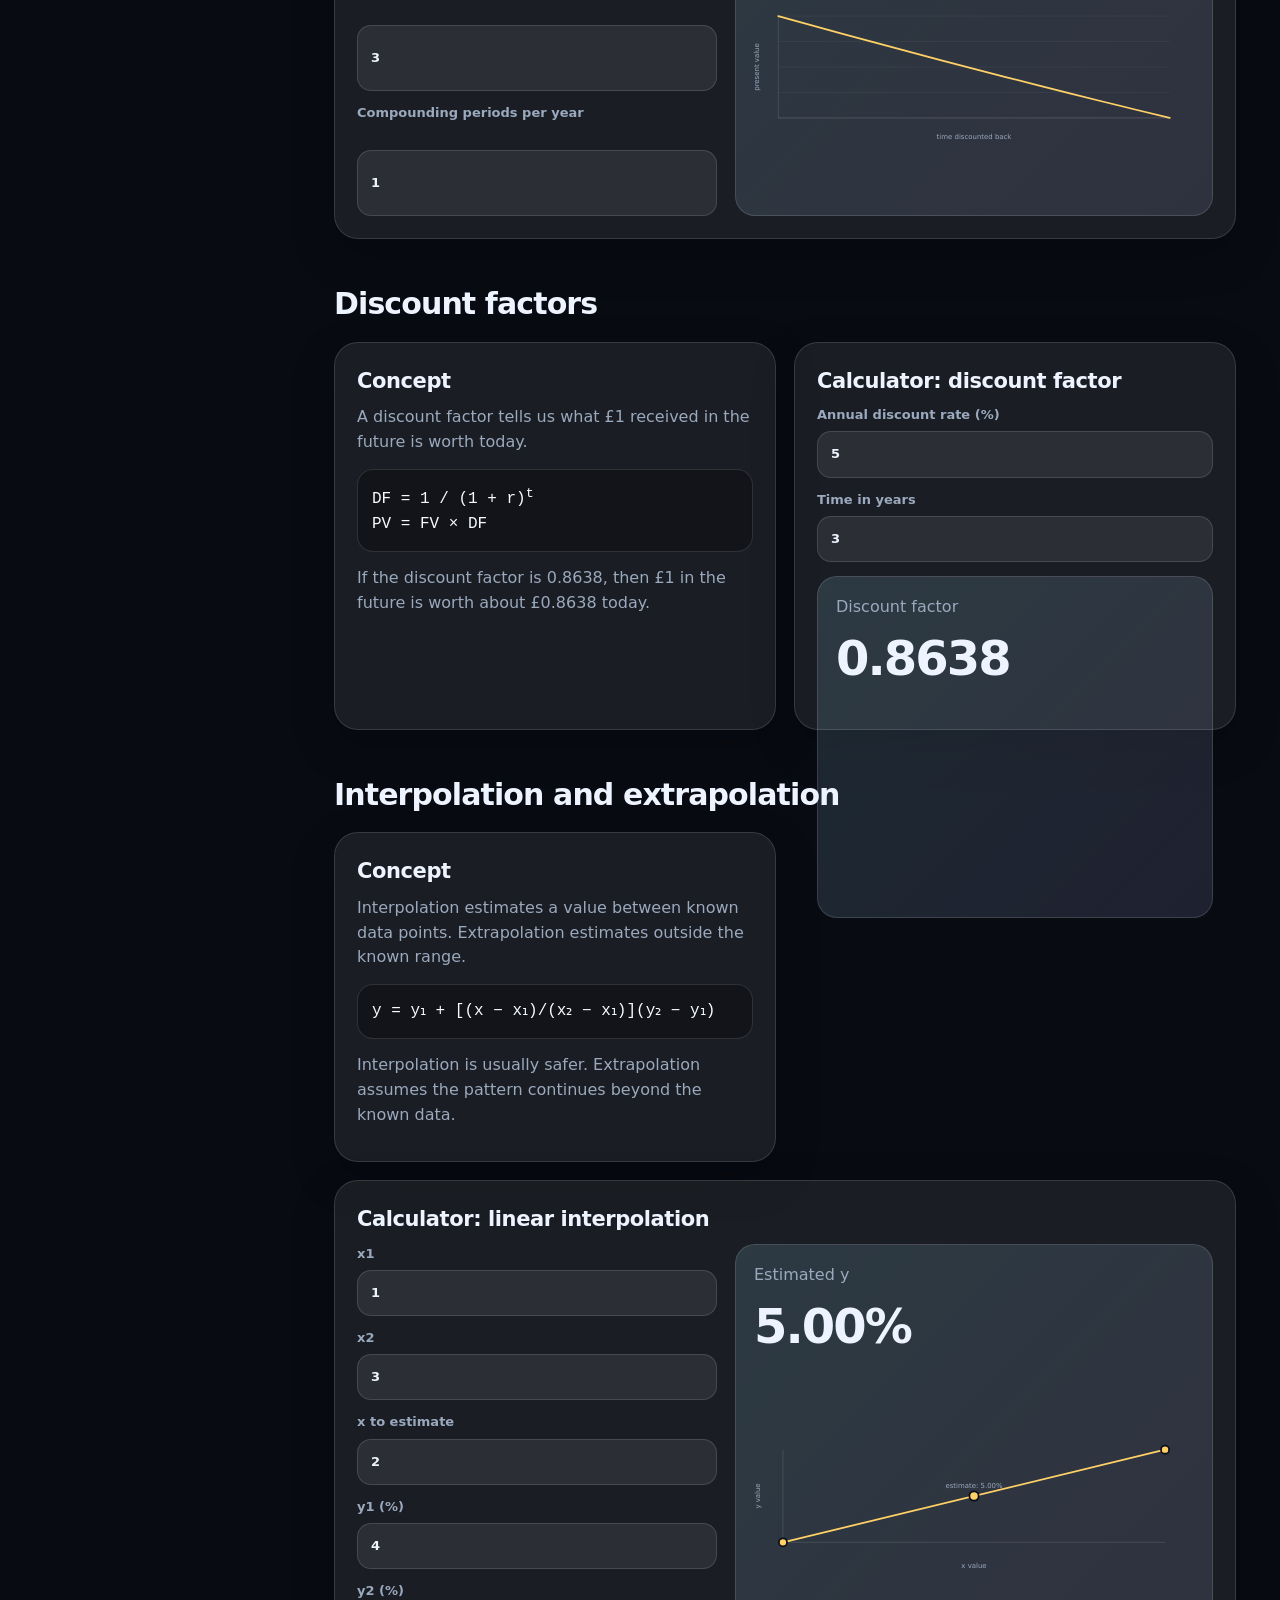
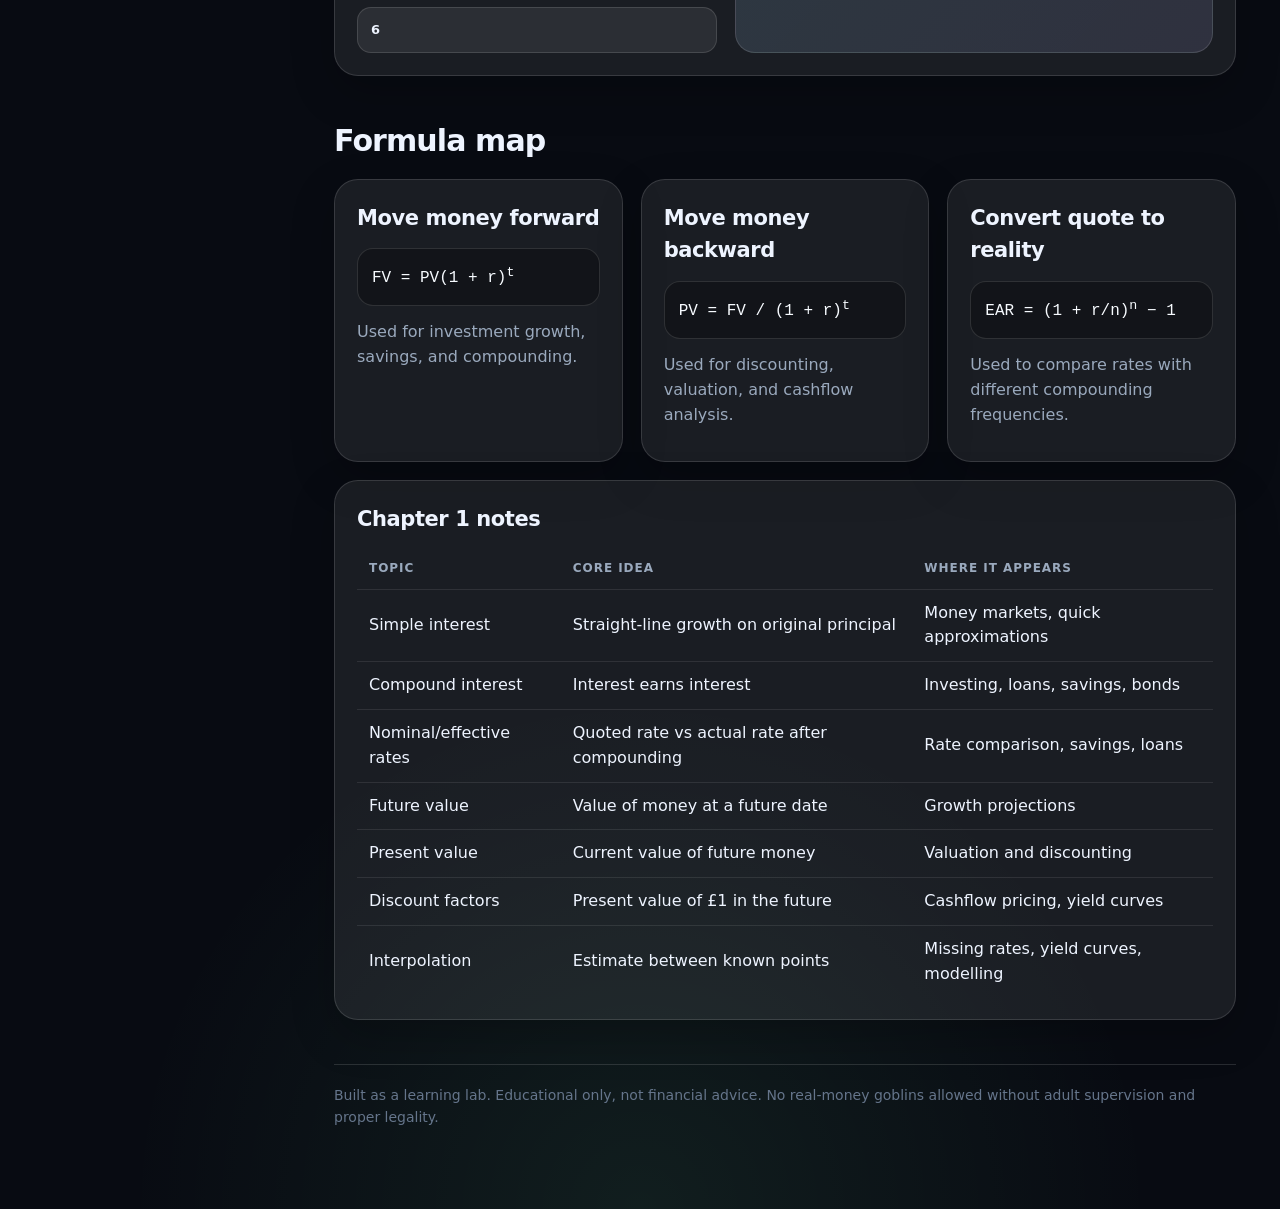
==== commit a7439629: "Update chapter1.html" ====
--- a/chapter1.html
+++ b/chapter1.html
@@ -394,7 +394,9 @@
         <div class="hero-actions">
           <a class="button primary" href="#calc-simple-compound">Start calculating</a>
           <a class="button" href="#glossary">See formula map</a>
+          <a class="button" href="index.html">Back to home</a>
         </div>
+
       </section>
 
       <section class="section" id="simple-compound" data-topic="simple compound interest">
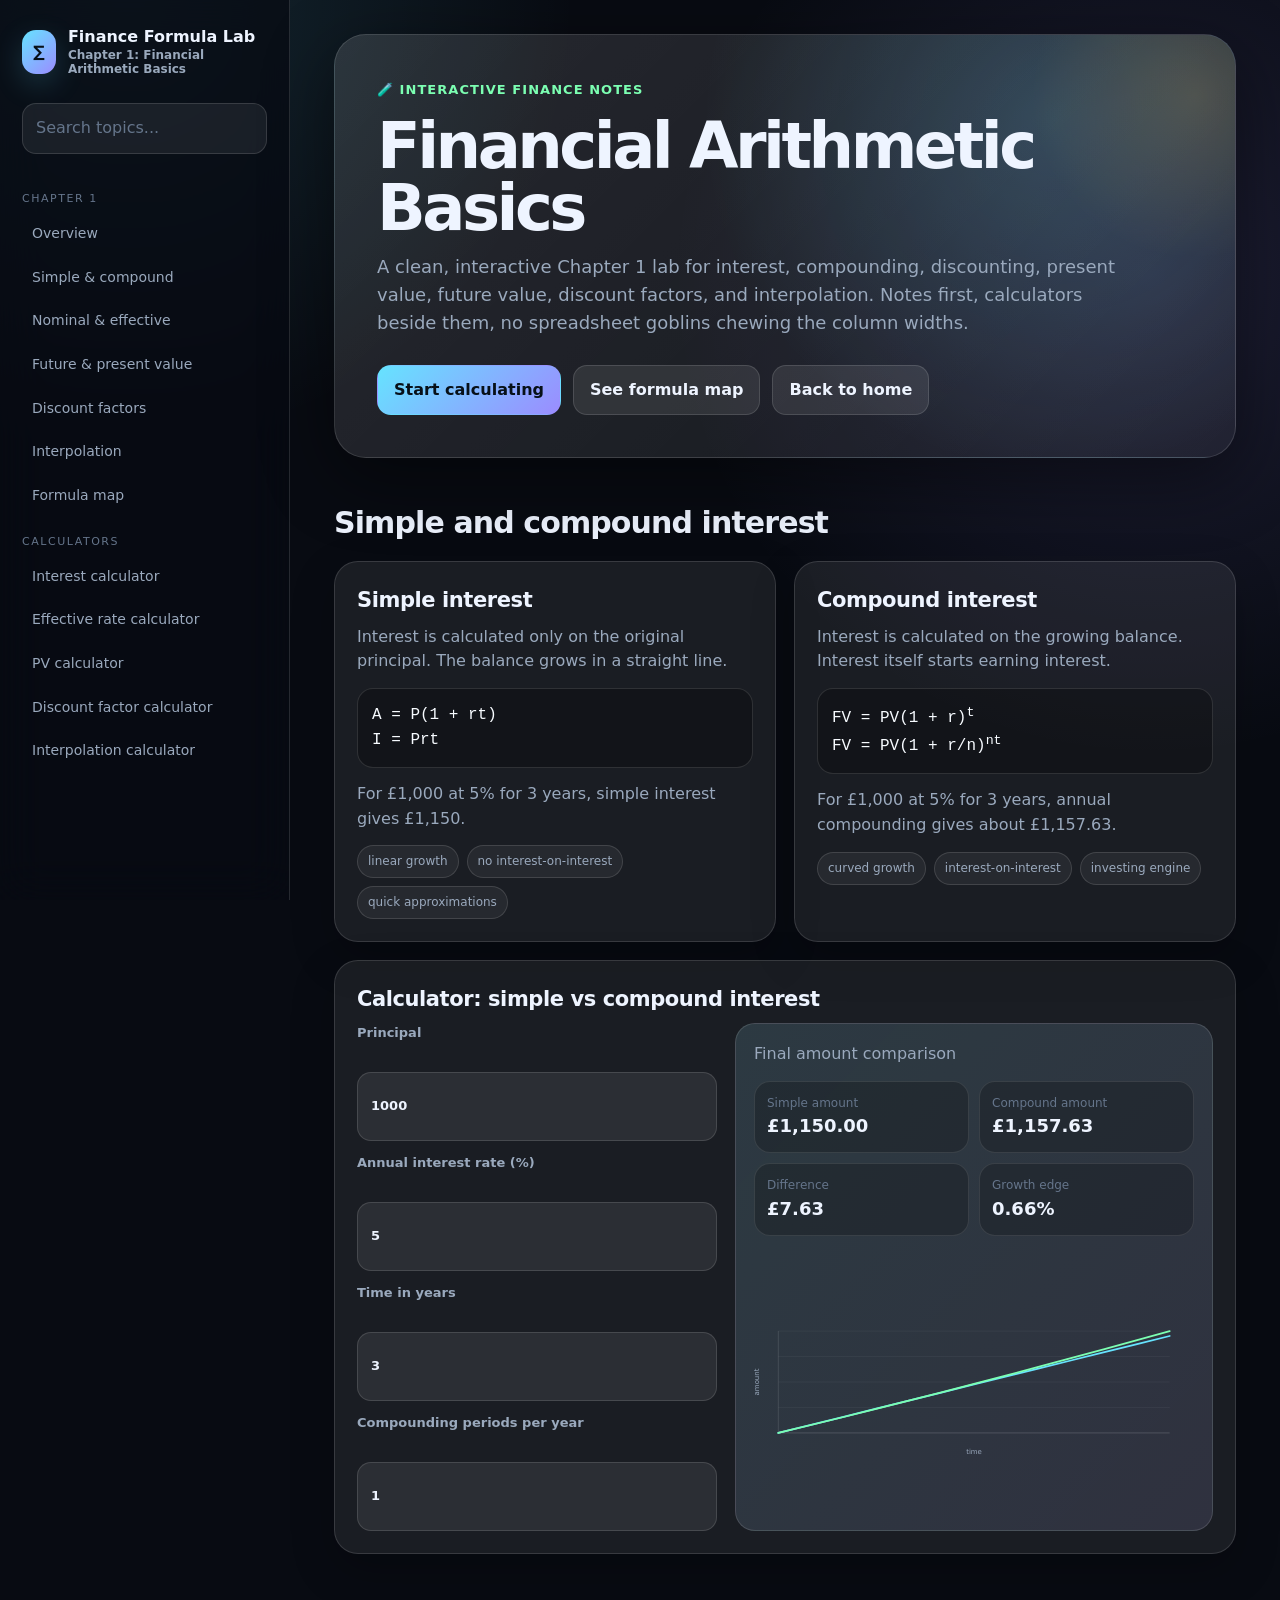
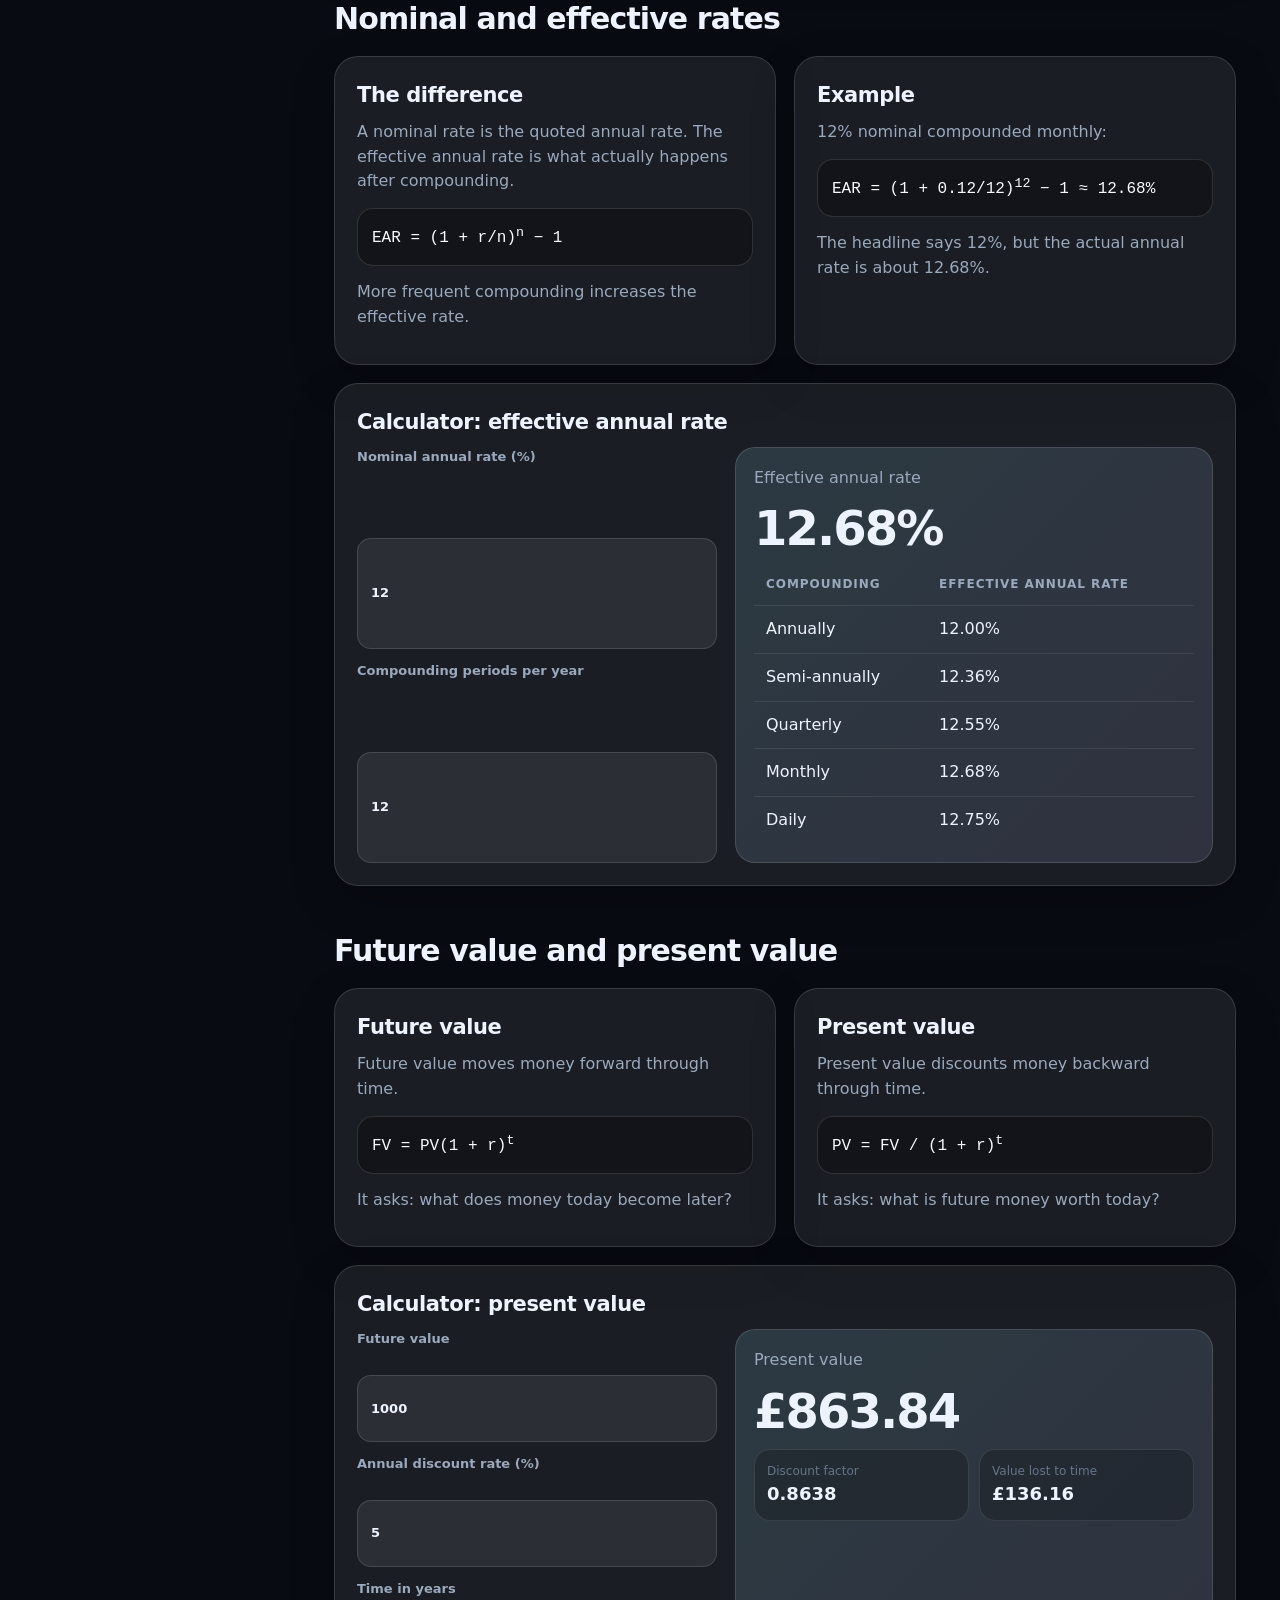
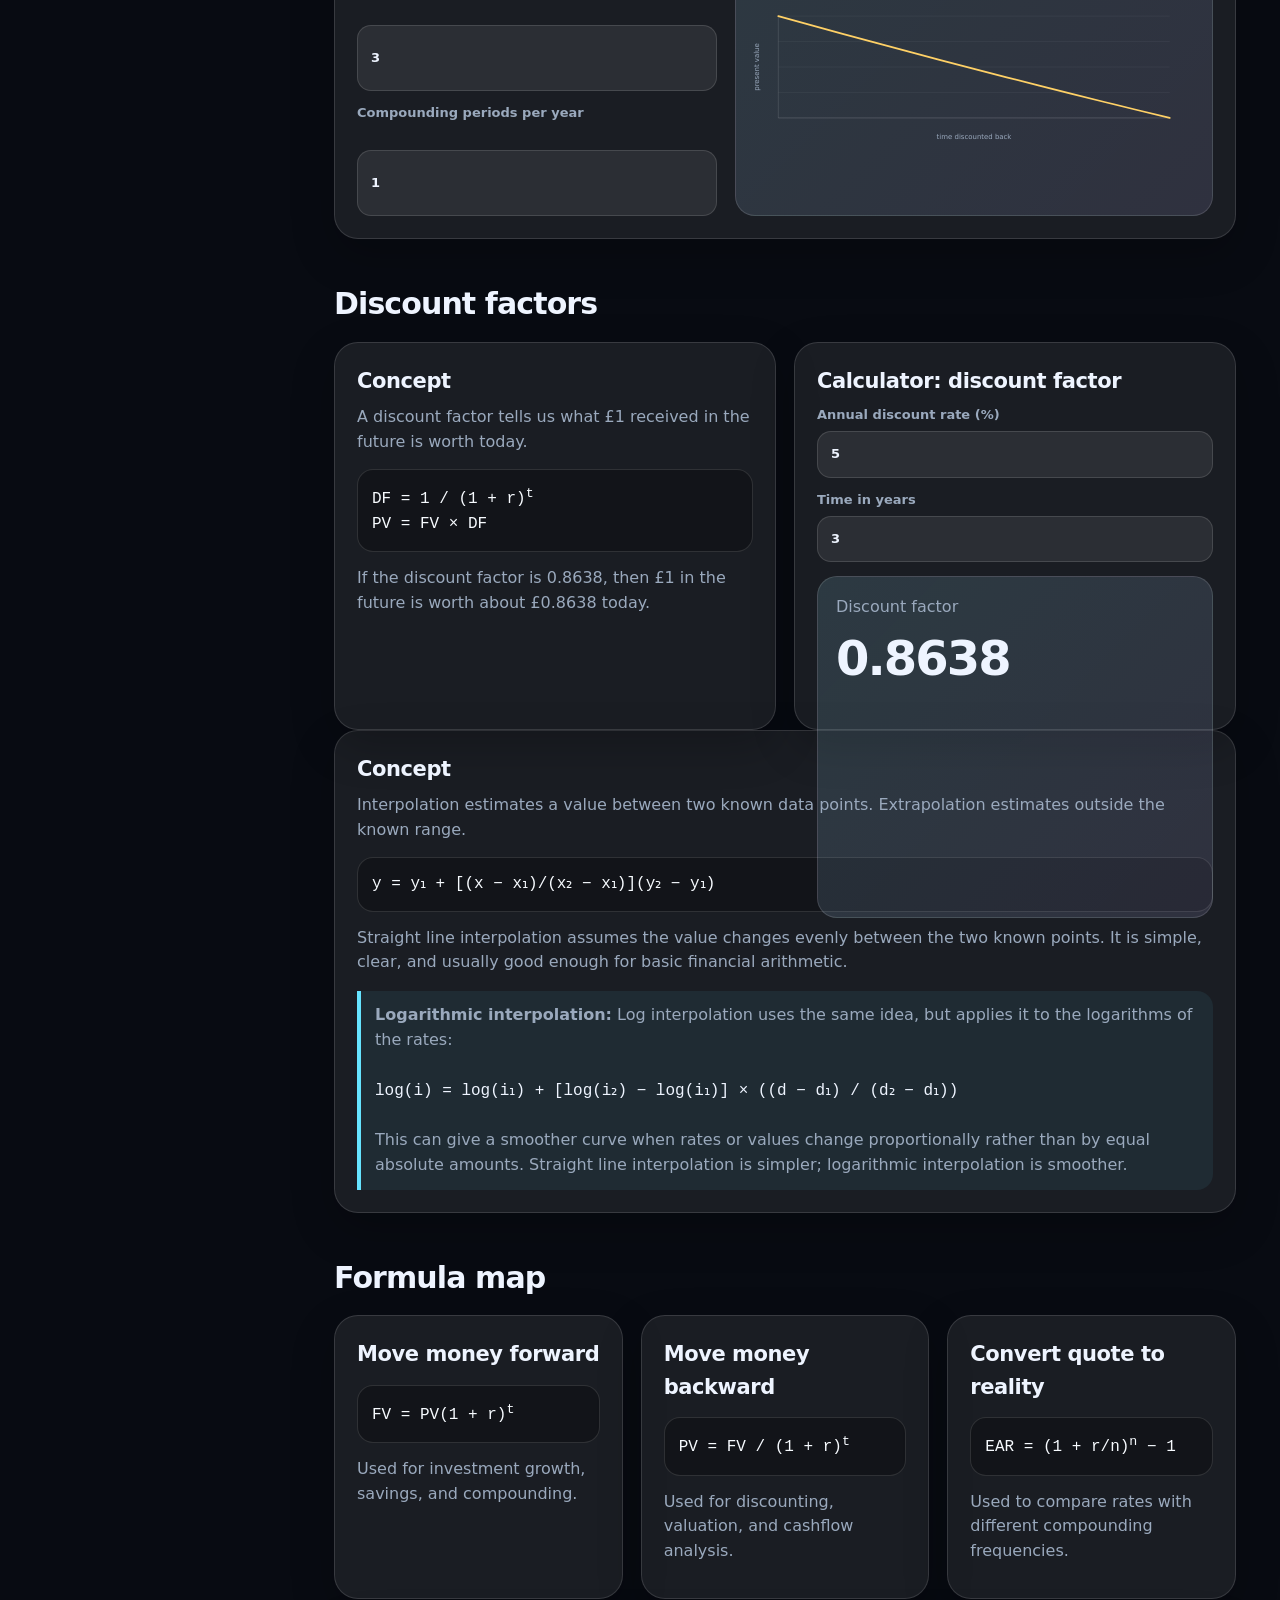
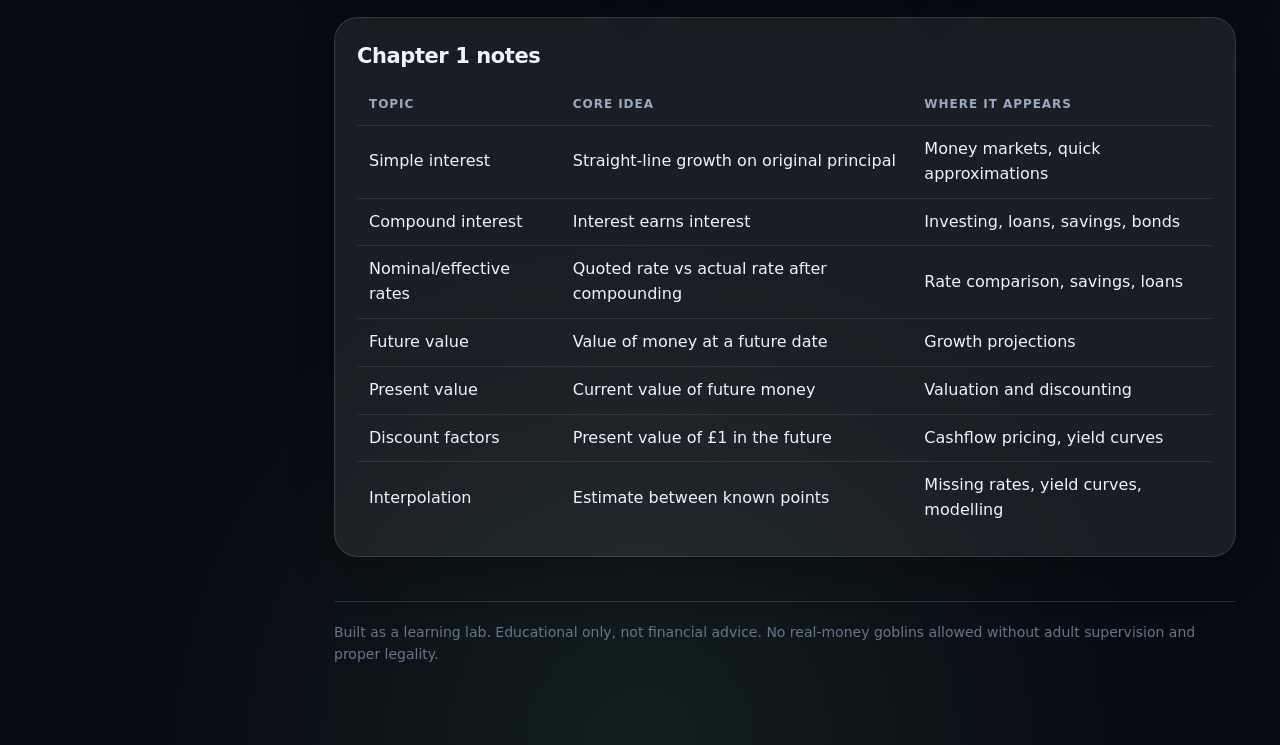
==== commit 84ccd51d: "Update chapter1.html" ====
--- a/chapter1.html
+++ b/chapter1.html
@@ -575,45 +575,36 @@
         </div>
       </section>
 
-      <section class="section" id="interpolation" data-topic="interpolation extrapolation">
-        <h3>Interpolation and extrapolation</h3>
-        <div class="grid">
-          <article class="card">
-            <h4>Concept</h4>
-            <p>Interpolation estimates a value between known data points. Extrapolation estimates outside the known range.</p>
-            <div class="formula">y = y₁ + [(x − x₁)/(x₂ − x₁)](y₂ − y₁)</div>
-            <p>Interpolation is usually safer. Extrapolation assumes the pattern continues beyond the known data.</p>
-          </article>
-
-          <article class="card full" id="calc-interpolation">
-            <h4>Calculator: linear interpolation</h4>
-            <div class="calc">
-              <div class="inputs">
-                <label>x1
-                  <input id="ip-x1" type="number" value="1" step="0.1">
-                </label>
-                <label>x2
-                  <input id="ip-x2" type="number" value="3" step="0.1">
-                </label>
-                <label>x to estimate
-                  <input id="ip-x" type="number" value="2" step="0.1">
-                </label>
-                <label>y1 (%)
-                  <input id="ip-y1" type="number" value="4" step="0.1">
-                </label>
-                <label>y2 (%)
-                  <input id="ip-y2" type="number" value="6" step="0.1">
-                </label>
-              </div>
-              <div class="result-panel">
-                <div class="sub-number">Estimated y</div>
-                <div class="big-number" id="ip-output">0.00%</div>
-                <svg class="chart" id="ip-chart" viewBox="0 0 760 260" role="img" aria-label="Interpolation chart"></svg>
-              </div>
-            </div>
-          </article>
-        </div>
-      </section>
+<article class="card">
+  <h4>Concept</h4>
+
+  <p>
+    Interpolation estimates a value between two known data points.
+    Extrapolation estimates outside the known range.
+  </p>
+
+  <div class="formula">
+    y = y₁ + [(x − x₁)/(x₂ − x₁)](y₂ − y₁)
+  </div>
+
+  <p>
+    Straight line interpolation assumes the value changes evenly between the two known points.
+    It is simple, clear, and usually good enough for basic financial arithmetic.
+  </p>
+
+  <div class="note" style="margin-top:16px;">
+    <strong>Logarithmic interpolation:</strong>
+    Log interpolation uses the same idea, but applies it to the logarithms of the rates:
+    <br><br>
+    <span style="font-family:var(--mono); color:var(--text);">
+      log(i) = log(i₁) + [log(i₂) − log(i₁)] × ((d − d₁) / (d₂ − d₁))
+    </span>
+    <br><br>
+    This can give a smoother curve when rates or values change proportionally rather than by equal absolute amounts.
+    Straight line interpolation is simpler; logarithmic interpolation is smoother.
+  </div>
+</article>
+   
 
       <section class="section" id="glossary" data-topic="formula map variables chapter">
         <h3>Formula map</h3>
